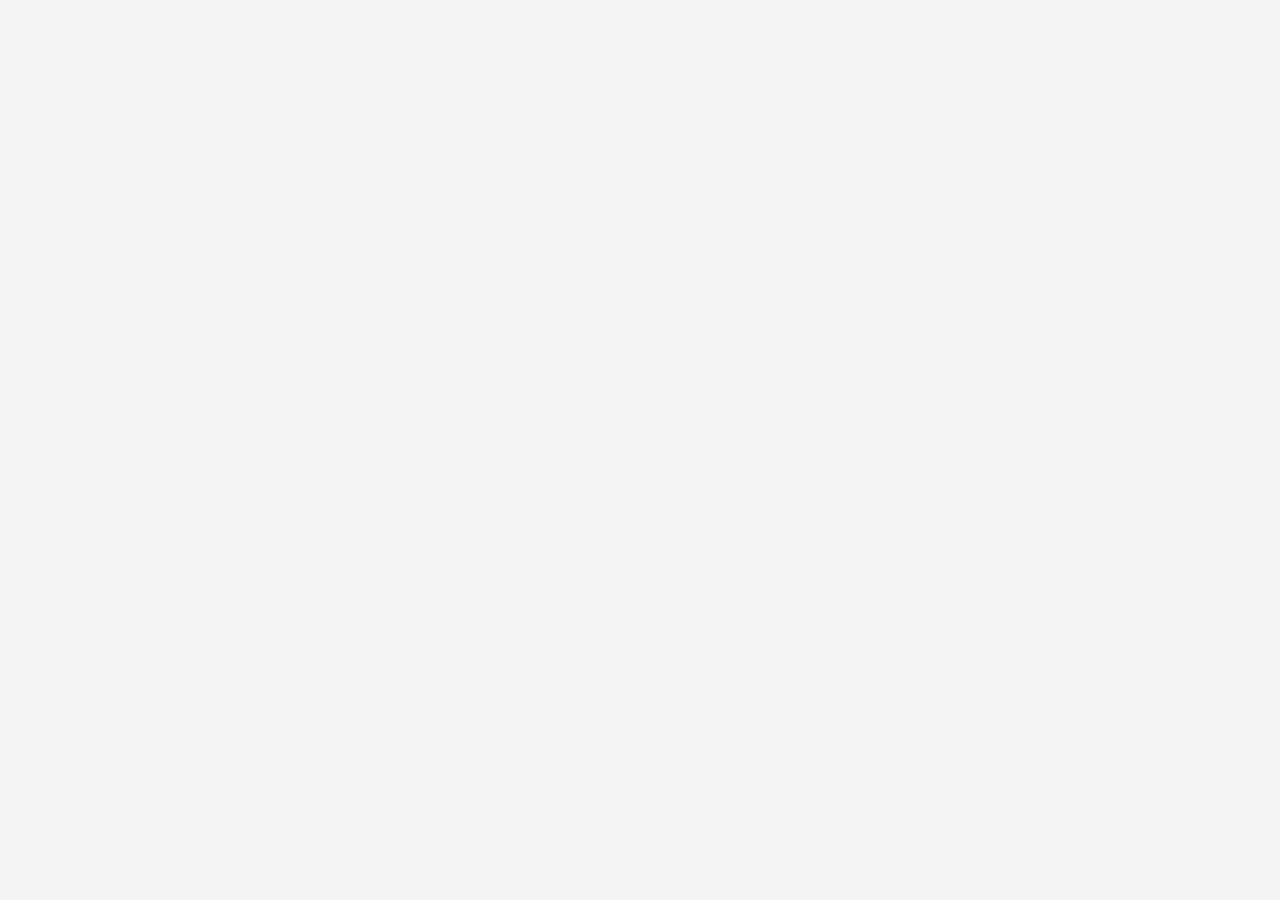
==== dissertation.html @ 01c77ac2 "Create initial HTML structure for dissertation" ====
<!DOCTYPE html>
<html lang="en">
<head>
    <meta charset="UTF-8">
    <meta name="viewport" content="width=device-width, initial-scale=1.0">
    <title>Sustainable Nutrition Recommendation System</title>
    <link rel="stylesheet" href="styles.css">
</head>

<body>

</body>
</html>
---- styles.css ----
/* General Styles */
body {
    font-family: Arial, sans-serif;
    margin: 0;
    padding: 0;
    box-sizing: border-box;
    background-color: #f4f4f4;
}

/* Header and Navigation */
header {
    background-color: #7e7261;
    padding: 10px;
    display: flex;
    height:12vh ;
    align-items: center;
    justify-content: space-around;
}

#logo {
    color: white;
    font-size: 28px;
    margin: 0;
    padding:8px ;
    font-family: Papyrus, Lucida Handwriting, "Fredoka One", sans-serif ;
    width: 16%;
    text-shadow:
     1px 1px 0px black,
     -1px 1px 0px black,
     1px -1px 0px black,
     -1px -1px 0px black;
}


#nav-ul {
    display: flex;
}
#nav-ul > li {
    padding: 8px;
    margin: 16px;
}

body > header > nav >ul {
    list-style: none;
    text-decoration: none;
}

.navbutton {
    color: white;
    text-decoration: none;
    padding:12px ;
    border: 1px solid rgb(61, 59, 59);
    border-radius: 10%;
    text-shadow:
    1px 1px 0px black,
    -1px 1px 0px black,
    1px -1px 0px black,
    -1px -1px 0px black;


}
/* Main Content */
main {
    padding: 20px;
}

/* Hero Section */
.hero {
    background-image: url('img/img1.jpg');
    background-size: cover; 
    background-position: center; 
    background-repeat: no-repeat; /* Prevents the image from repeating */
    color: white; /* Ensures text is readable on top of the image */
    text-align: center;
    padding: 100px 20px; /* Adjust padding as needed */
    text-shadow:
    1px 1px 0px black,
    -1px 1px 0px black,
    1px -1px 0px black,
    -1px -1px 0px black;
}

.hero h1 {
    font-size: 3em; /* Adjust font size as needed */
    margin-bottom: 20px;
}

.hero p {
    font-size: 1.5em; /* Adjust font size as needed */
    margin-bottom: 20px;
}

.hero button {
    background-color: #ef3939; /* Button color */
    color: white; /* Button text color */
    border: none;
    padding: 10px 20px;
    cursor: pointer;
    font-size: 1em; /* Adjust button font size as needed */
    text-shadow:
    1px 1px 0px black,
    -1px 1px 0px black,
    1px -1px 0px black,
    -1px -1px 0px black;
}

/* About Section */
#about {
    padding: 50px 20px;
    background-color: #eee;
    text-align: center;
}

/* Menu Section */
#menu {
    background-color: #fff;
    padding: 50px 20px;
    text-align: center;
}

.menu-items {
    display: flex;
    justify-content: space-around;
    flex-wrap: wrap;
}

.menu-item {
    background-color: #f4f4f4;
    padding: 20px;
    border-radius: 5px;
    width: 200px;
    margin: 10px;
}

.menu-item h3 {
    margin-bottom: 10px;
}

.menu-item img {
    width: 100%;  /* Ensures the image takes up full width of the container */
    height: auto; /* Maintains the aspect ratio */
    border-radius: 5px; /* Optional: gives the image rounded corners */
    margin-bottom: 15px; /* Adds space between the image and the heading */
}



/* Contact Section */
#contact {
    padding: 50px 20px;
    background-color: #fff;
    text-align: center;
}

form {
    display: flex;
    flex-direction: column;
    align-items: center;
}

input, textarea {
    margin-bottom: 10px;
    padding: 10px;
    width: 300px;
}

button[type="submit"] {
    background-color: #333;
    color: white;
    border: none;
    padding: 10px 20px;
    cursor: pointer;
}

/* Footer */
footer {
    background-color: #7e7261;
    color: white;
    text-align: center;
    padding: 20px;
}
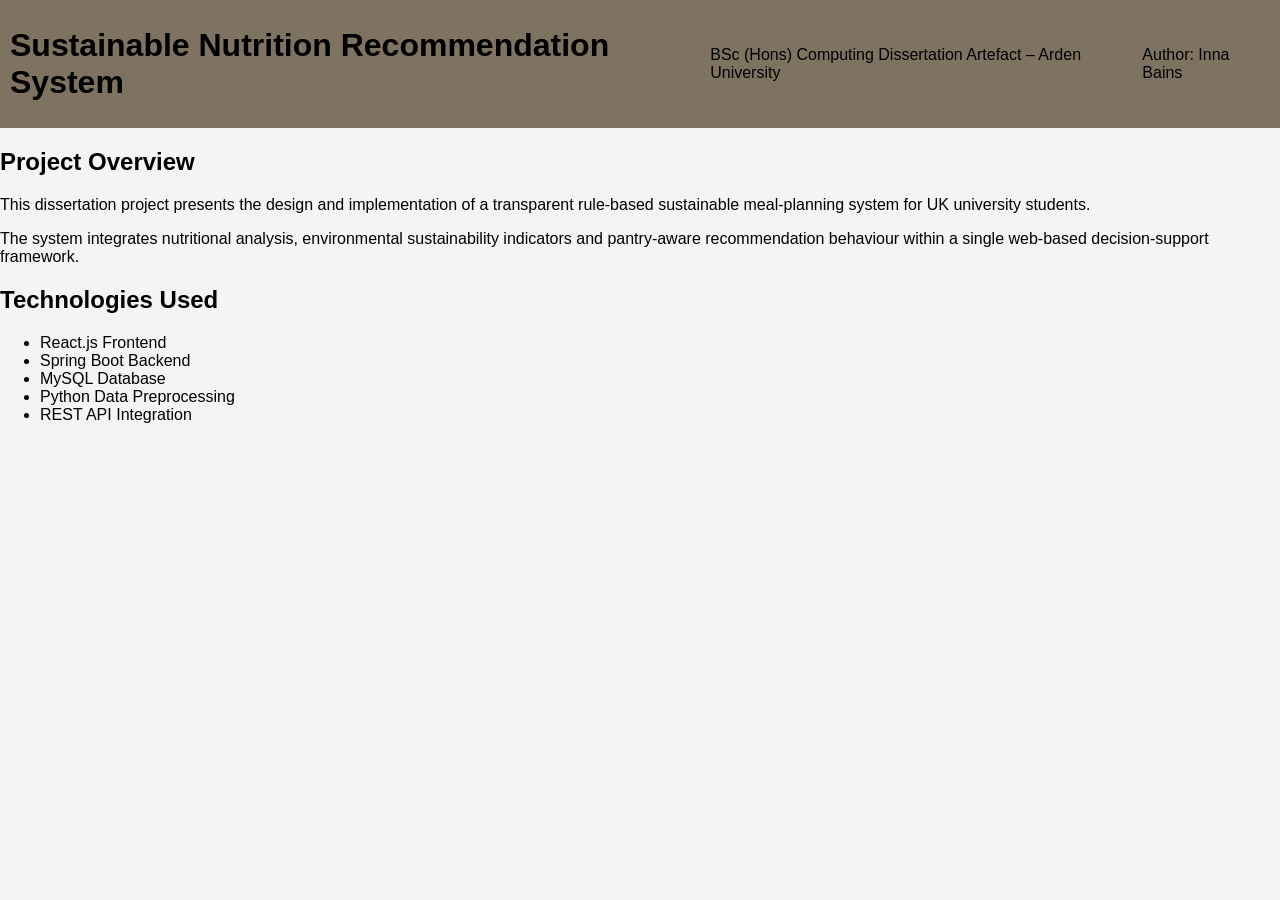
==== commit 22604d2c: "Update dissertation.html" ====
--- a/dissertation.html
+++ b/dissertation.html
@@ -9,5 +9,38 @@
 
 <body>
 
+    <header>
+        <h1>Sustainable Nutrition Recommendation System</h1>
+        <p>BSc (Hons) Computing Dissertation Artefact – Arden University</p>
+        <p>Author: Inna Bains</p>
+    </header>
+
+    <section>
+        <h2>Project Overview</h2>
+
+        <p>
+            This dissertation project presents the design and implementation of a
+            transparent rule-based sustainable meal-planning system for UK university students.
+        </p>
+
+        <p>
+            The system integrates nutritional analysis, environmental sustainability
+            indicators and pantry-aware recommendation behaviour within a single
+            web-based decision-support framework.
+        </p>
+    </section>
+
+    <section>
+        <h2>Technologies Used</h2>
+
+        <ul>
+            <li>React.js Frontend</li>
+            <li>Spring Boot Backend</li>
+            <li>MySQL Database</li>
+            <li>Python Data Preprocessing</li>
+            <li>REST API Integration</li>
+        </ul>
+    </section>
+
 </body>
 </html>
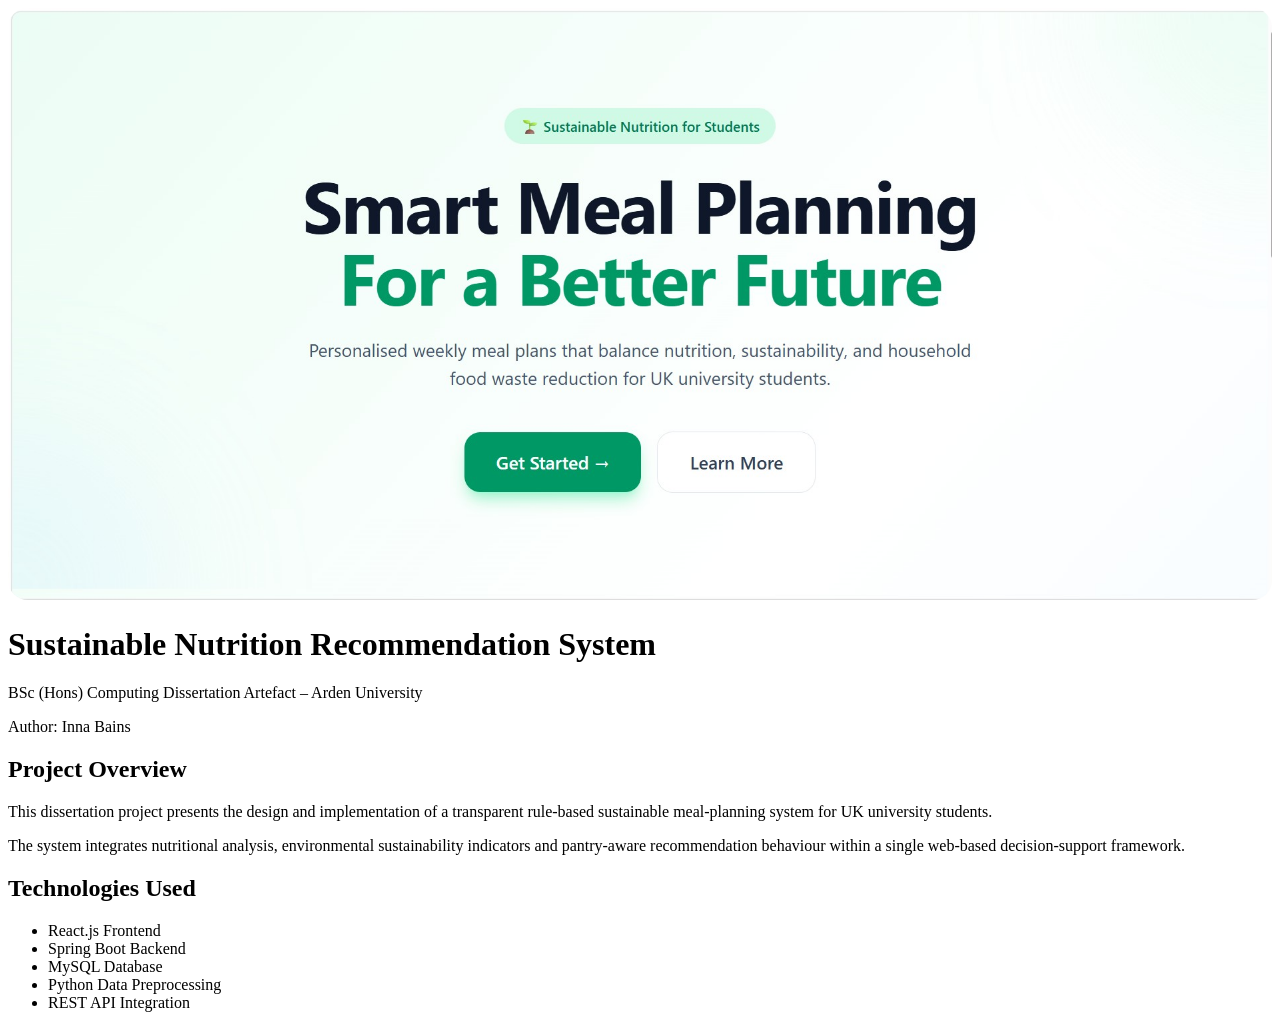
==== commit df9c4637: "Update dissertation.html" ====
--- a/dissertation.html
+++ b/dissertation.html
@@ -1,11 +1,8 @@
 <!DOCTYPE html>
 <html lang="en">
-<head>
-    <meta charset="UTF-8">
-    <meta name="viewport" content="width=device-width, initial-scale=1.0">
-    <title>Sustainable Nutrition Recommendation System</title>
-    <link rel="stylesheet" href="styles.css">
-</head>
+<header>
+    <img src="Title.jpg" alt="Dissertation Title Image" style="width:100%; border-radius:20px;">
+</header>
 
 <body>
 
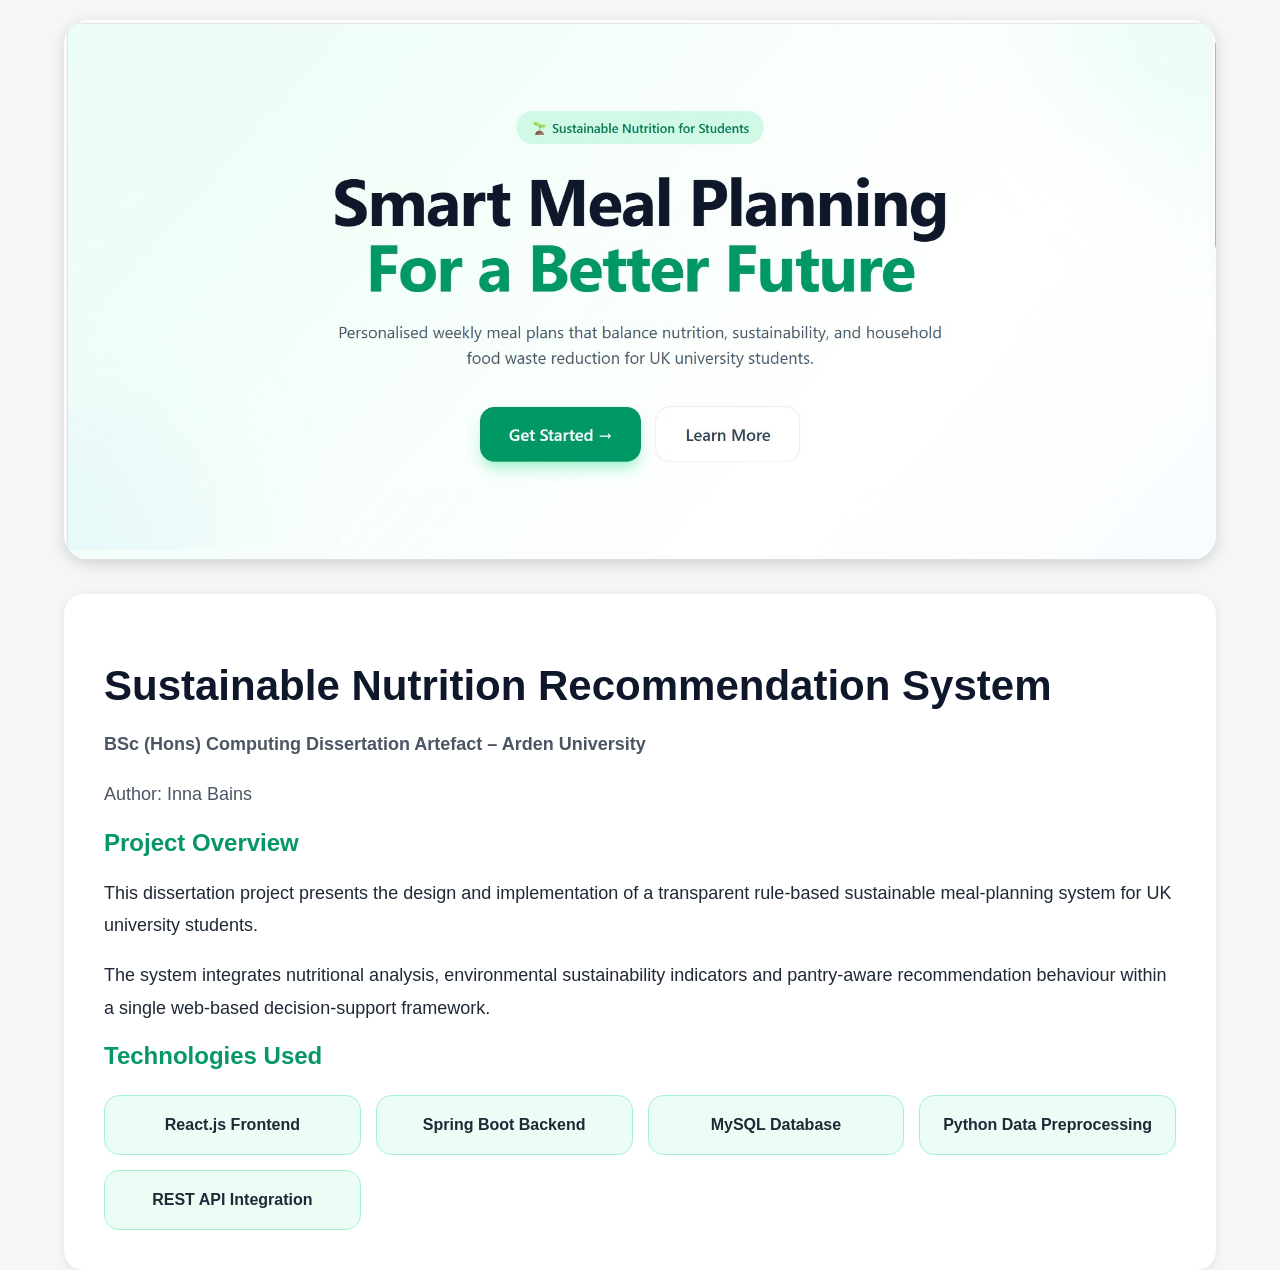
==== commit 716baaeb: "Update dissertation.html" ====
--- a/dissertation.html
+++ b/dissertation.html
@@ -1,43 +1,134 @@
 <!DOCTYPE html>
 <html lang="en">
-<header>
-    <img src="Title.jpg" alt="Dissertation Title Image" style="width:100%; border-radius:20px;">
-</header>
+
+<head>
+    <meta charset="UTF-8">
+    <meta name="viewport" content="width=device-width, initial-scale=1.0">
+
+    <title>Sustainable Nutrition Recommendation System</title>
+
+    <style>
+
+        body{
+            font-family: Arial, sans-serif;
+            background-color:#f4f7f5;
+            margin:0;
+            padding:0;
+            color:#1f2937;
+        }
+
+        .container{
+            width:90%;
+            max-width:1200px;
+            margin:auto;
+        }
+
+        .hero-image{
+            width:100%;
+            border-radius:25px;
+            margin-top:20px;
+            box-shadow:0 4px 15px rgba(0,0,0,0.15);
+        }
+
+        .content-section{
+            background:white;
+            margin-top:30px;
+            padding:40px;
+            border-radius:20px;
+            box-shadow:0 2px 10px rgba(0,0,0,0.08);
+        }
+
+        h1{
+            color:#0f172a;
+            font-size:42px;
+            margin-bottom:10px;
+        }
+
+        h2{
+            color:#059669;
+            margin-top:0;
+        }
+
+        p{
+            line-height:1.8;
+            font-size:18px;
+        }
+
+        .tech-list{
+            display:grid;
+            grid-template-columns:repeat(auto-fit,minmax(220px,1fr));
+            gap:15px;
+            margin-top:25px;
+        }
+
+        .tech-card{
+            background:#ecfdf5;
+            padding:20px;
+            border-radius:15px;
+            font-weight:bold;
+            text-align:center;
+            border:1px solid #a7f3d0;
+        }
+
+        .author-box{
+            margin-top:15px;
+            color:#4b5563;
+            font-size:17px;
+        }
+
+    </style>
+
+</head>
 
 <body>
 
-    <header>
-        <h1>Sustainable Nutrition Recommendation System</h1>
-        <p>BSc (Hons) Computing Dissertation Artefact – Arden University</p>
-        <p>Author: Inna Bains</p>
-    </header>
+    <div class="container">
 
-    <section>
-        <h2>Project Overview</h2>
+        <img src="Title.jpg" alt="Dissertation Title Image" class="hero-image">
 
-        <p>
-            This dissertation project presents the design and implementation of a
-            transparent rule-based sustainable meal-planning system for UK university students.
-        </p>
+        <div class="content-section">
 
-        <p>
-            The system integrates nutritional analysis, environmental sustainability
-            indicators and pantry-aware recommendation behaviour within a single
-            web-based decision-support framework.
-        </p>
-    </section>
+            <h1>Sustainable Nutrition Recommendation System</h1>
 
-    <section>
-        <h2>Technologies Used</h2>
+            <div class="author-box">
+                <p><strong>BSc (Hons) Computing Dissertation Artefact – Arden University</strong></p>
+                <p>Author: Inna Bains</p>
+            </div>
 
-        <ul>
-            <li>React.js Frontend</li>
-            <li>Spring Boot Backend</li>
-            <li>MySQL Database</li>
-            <li>Python Data Preprocessing</li>
-            <li>REST API Integration</li>
-        </ul>
-    </section>
+            <h2>Project Overview</h2>
+
+            <p>
+                This dissertation project presents the design and implementation
+                of a transparent rule-based sustainable meal-planning system for
+                UK university students.
+            </p>
+
+            <p>
+                The system integrates nutritional analysis, environmental
+                sustainability indicators and pantry-aware recommendation
+                behaviour within a single web-based decision-support framework.
+            </p>
+
+            <h2>Technologies Used</h2>
+
+            <div class="tech-list">
+
+                <div class="tech-card">React.js Frontend</div>
+
+                <div class="tech-card">Spring Boot Backend</div>
+
+                <div class="tech-card">MySQL Database</div>
+
+                <div class="tech-card">Python Data Preprocessing</div>
+
+                <div class="tech-card">REST API Integration</div>
+
+            </div>
+
+        </div>
+
+    </div>
 
 </body>
+
 </html>
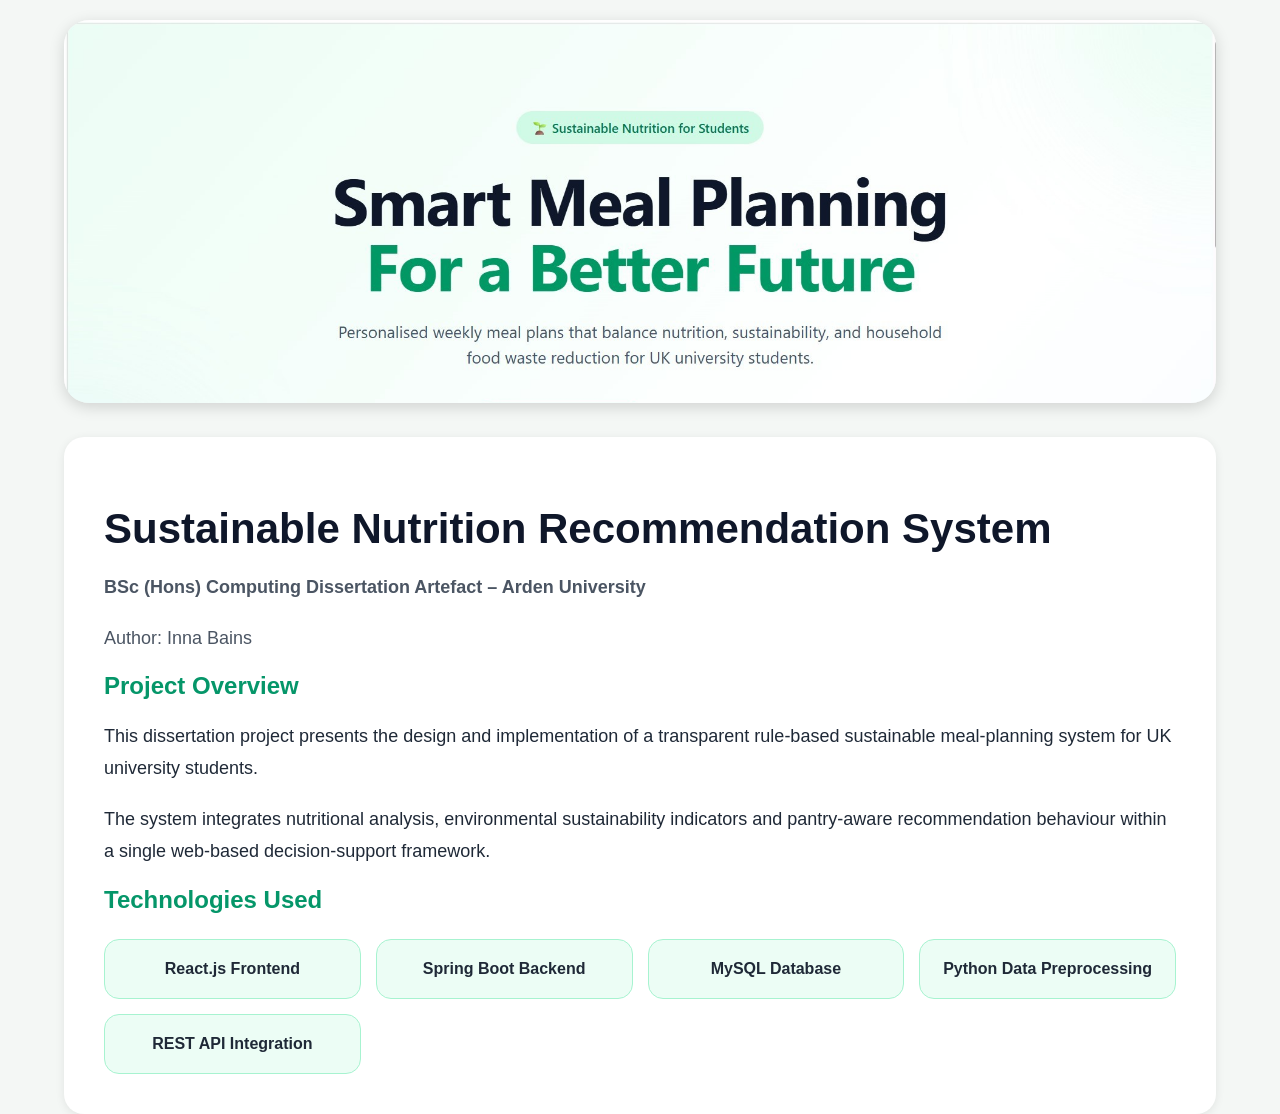
==== commit 595e16b1: "Replace Title.jpg with Title.png in dissertation.html" ====
--- a/dissertation.html
+++ b/dissertation.html
@@ -84,7 +84,7 @@
 
     <div class="container">
 
-        <img src="Title.jpg" alt="Dissertation Title Image" class="hero-image">
+        <img src="Title.png" alt="Dissertation Title Image" class="hero-image">
 
         <div class="content-section">
 
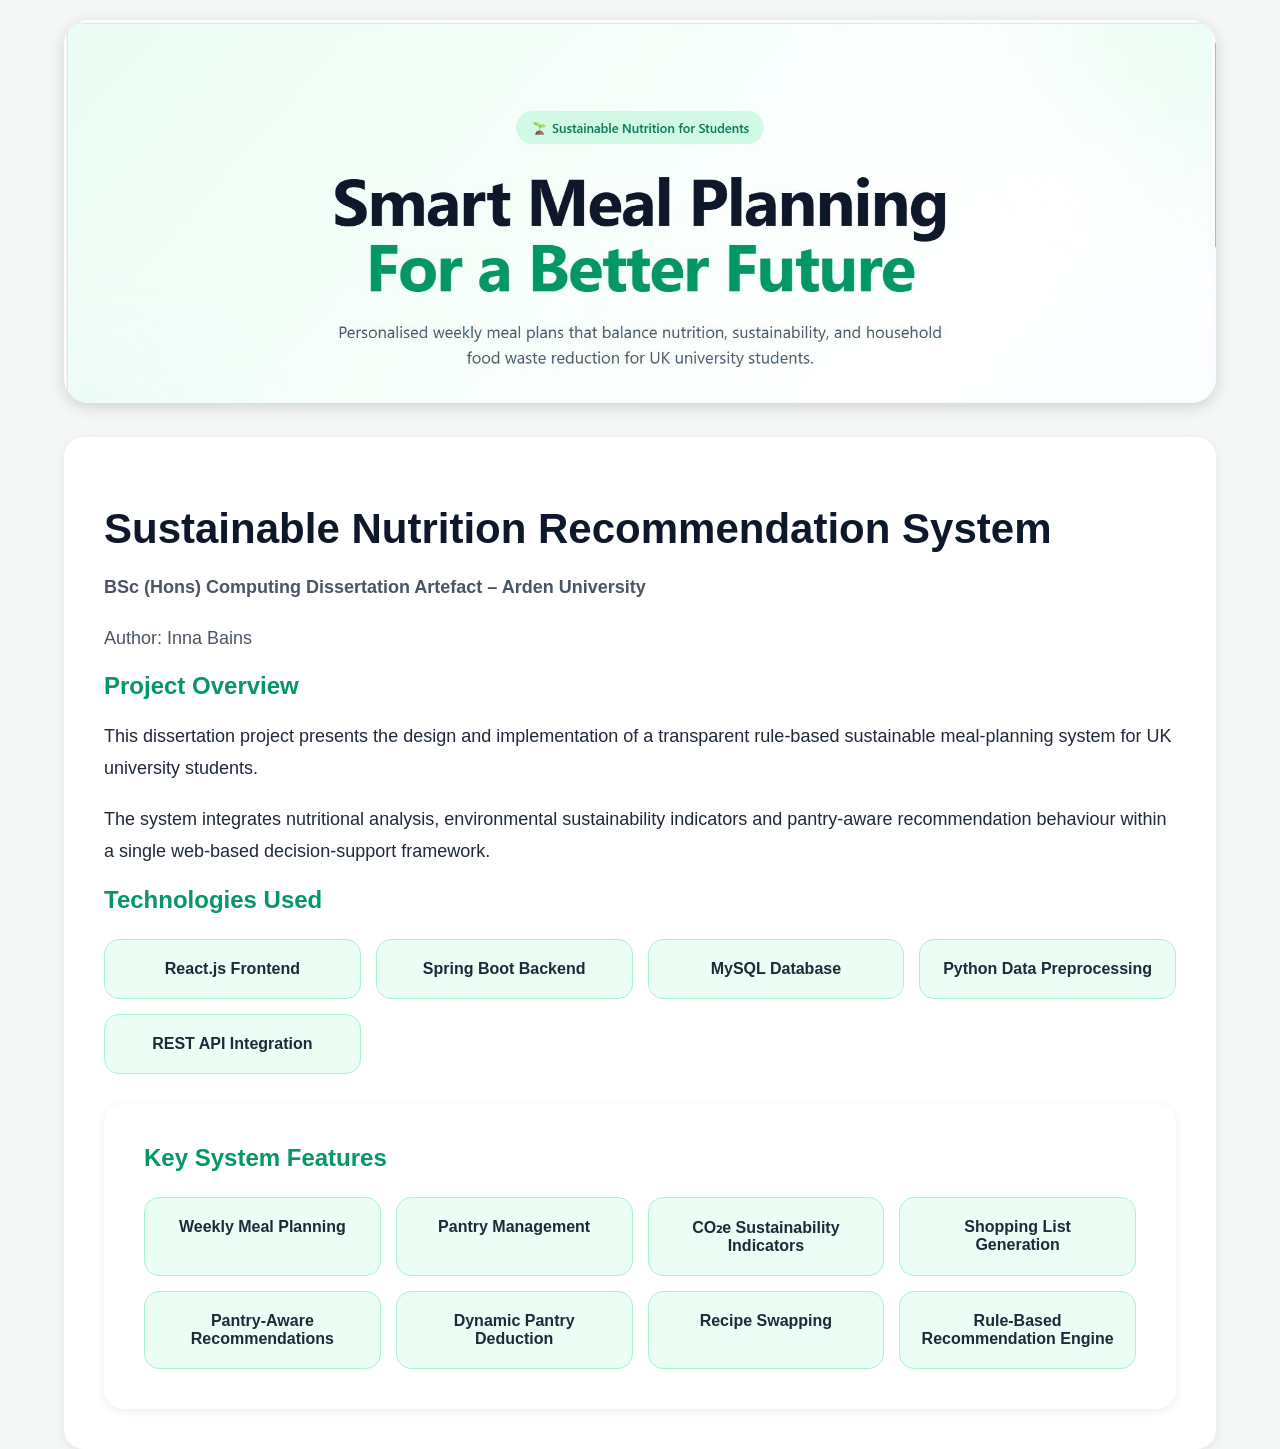
==== commit 83afce89: "Add key system features section to dissertation.html" ====
--- a/dissertation.html
+++ b/dissertation.html
@@ -124,6 +124,31 @@
                 <div class="tech-card">REST API Integration</div>
 
             </div>
+            <div class="content-section">
+
+    <h2>Key System Features</h2>
+
+    <div class="tech-list">
+
+        <div class="tech-card">Weekly Meal Planning</div>
+
+        <div class="tech-card">Pantry Management</div>
+
+        <div class="tech-card">CO₂e Sustainability Indicators</div>
+
+        <div class="tech-card">Shopping List Generation</div>
+
+        <div class="tech-card">Pantry-Aware Recommendations</div>
+
+        <div class="tech-card">Dynamic Pantry Deduction</div>
+
+        <div class="tech-card">Recipe Swapping</div>
+
+        <div class="tech-card">Rule-Based Recommendation Engine</div>
+
+    </div>
+
+</div>
 
         </div>
 
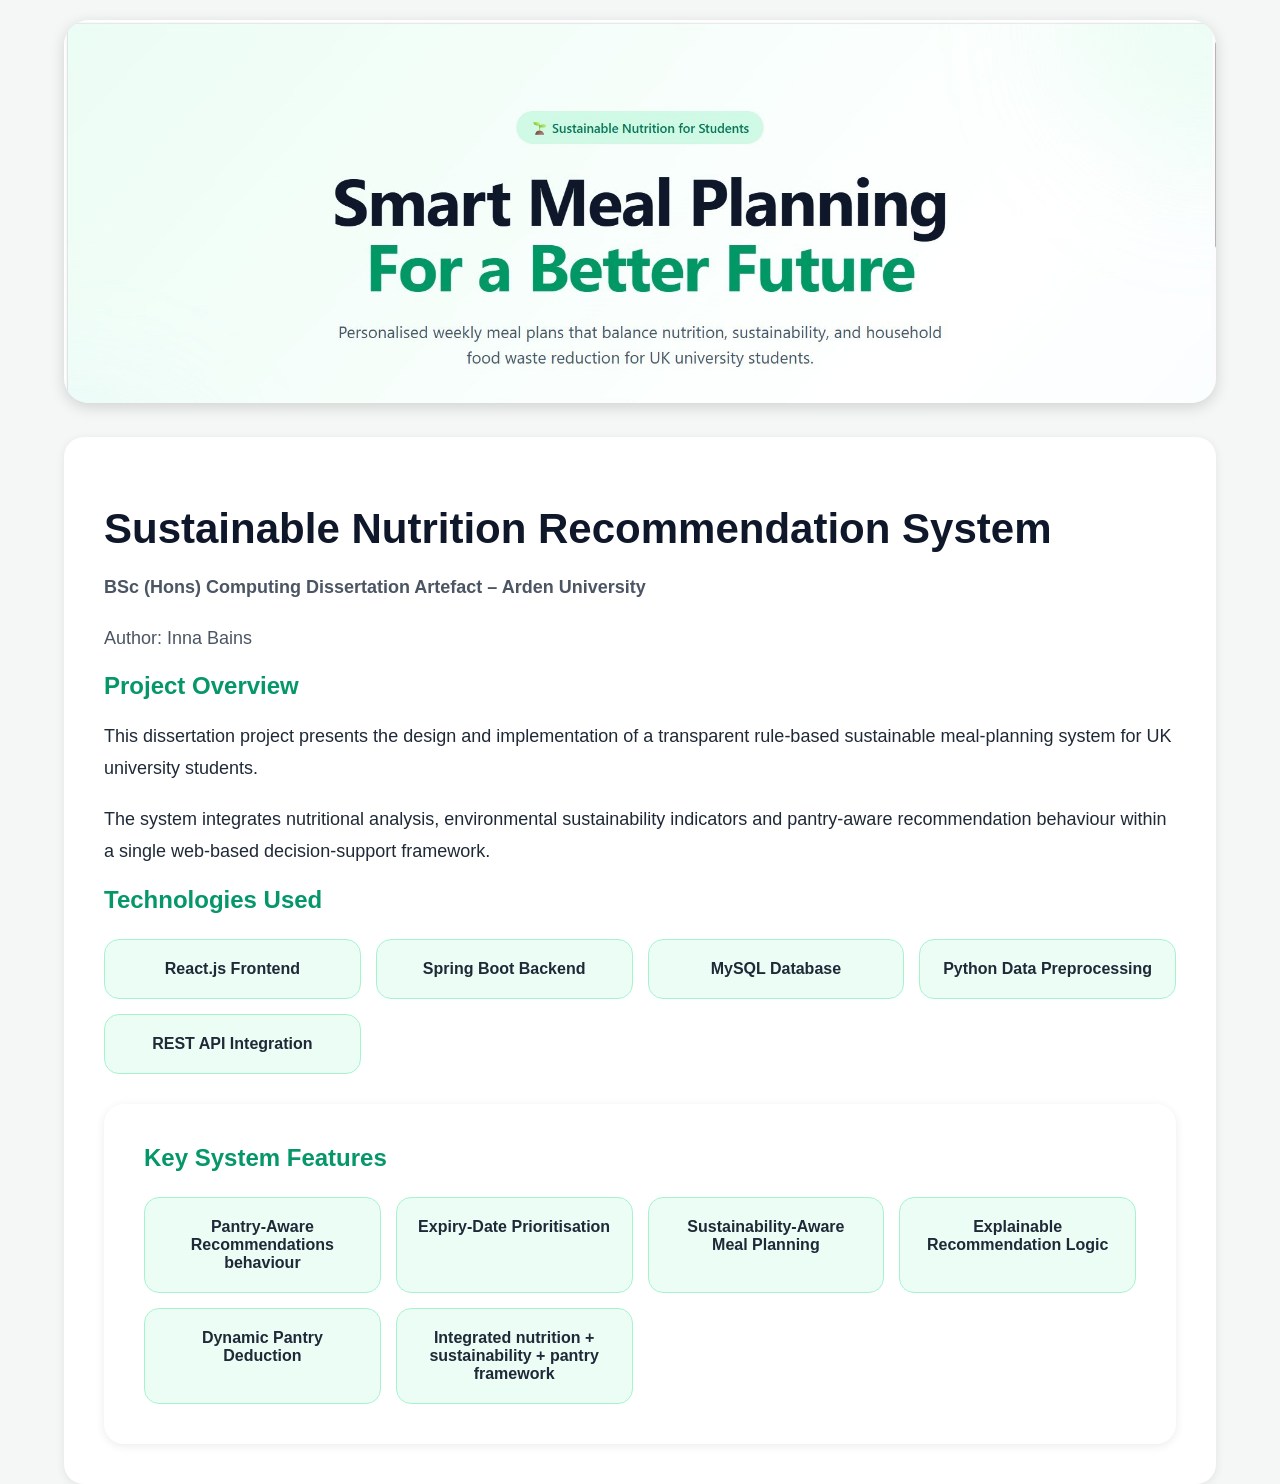
==== commit dfe91fbc: "Update key system features in dissertation.html" ====
--- a/dissertation.html
+++ b/dissertation.html
@@ -130,21 +130,17 @@
 
     <div class="tech-list">
 
-        <div class="tech-card">Weekly Meal Planning</div>
+        <div class="tech-card">Pantry-Aware Recommendations behaviour</div>
 
-        <div class="tech-card">Pantry Management</div>
+<div class="tech-card">Expiry-Date Prioritisation</div>
 
-        <div class="tech-card">CO₂e Sustainability Indicators</div>
+<div class="tech-card">Sustainability-Aware Meal Planning</div>
 
-        <div class="tech-card">Shopping List Generation</div>
+<div class="tech-card">Explainable Recommendation Logic</div>
 
-        <div class="tech-card">Pantry-Aware Recommendations</div>
+<div class="tech-card">Dynamic Pantry Deduction</div>
 
-        <div class="tech-card">Dynamic Pantry Deduction</div>
-
-        <div class="tech-card">Recipe Swapping</div>
-
-        <div class="tech-card">Rule-Based Recommendation Engine</div>
+<div class="tech-card">Integrated nutrition + sustainability + pantry framework</div>
 
     </div>
 
